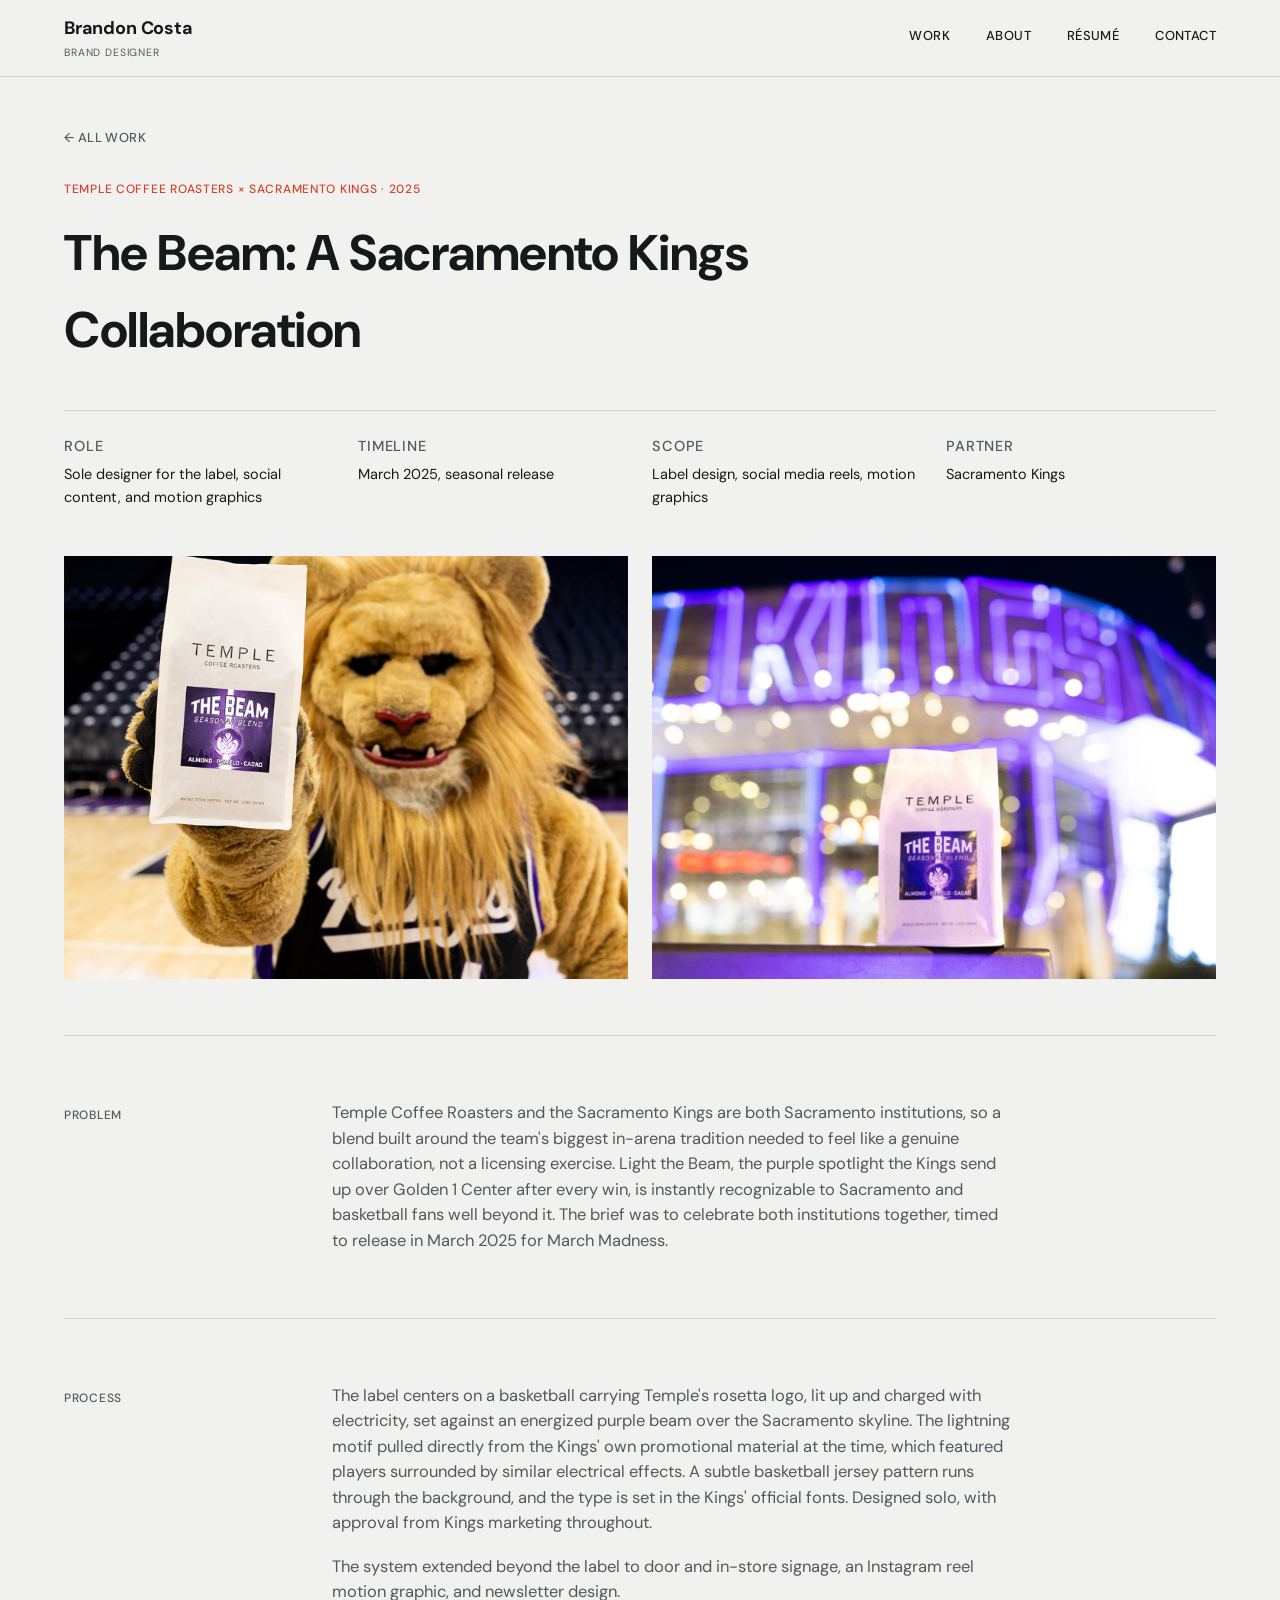
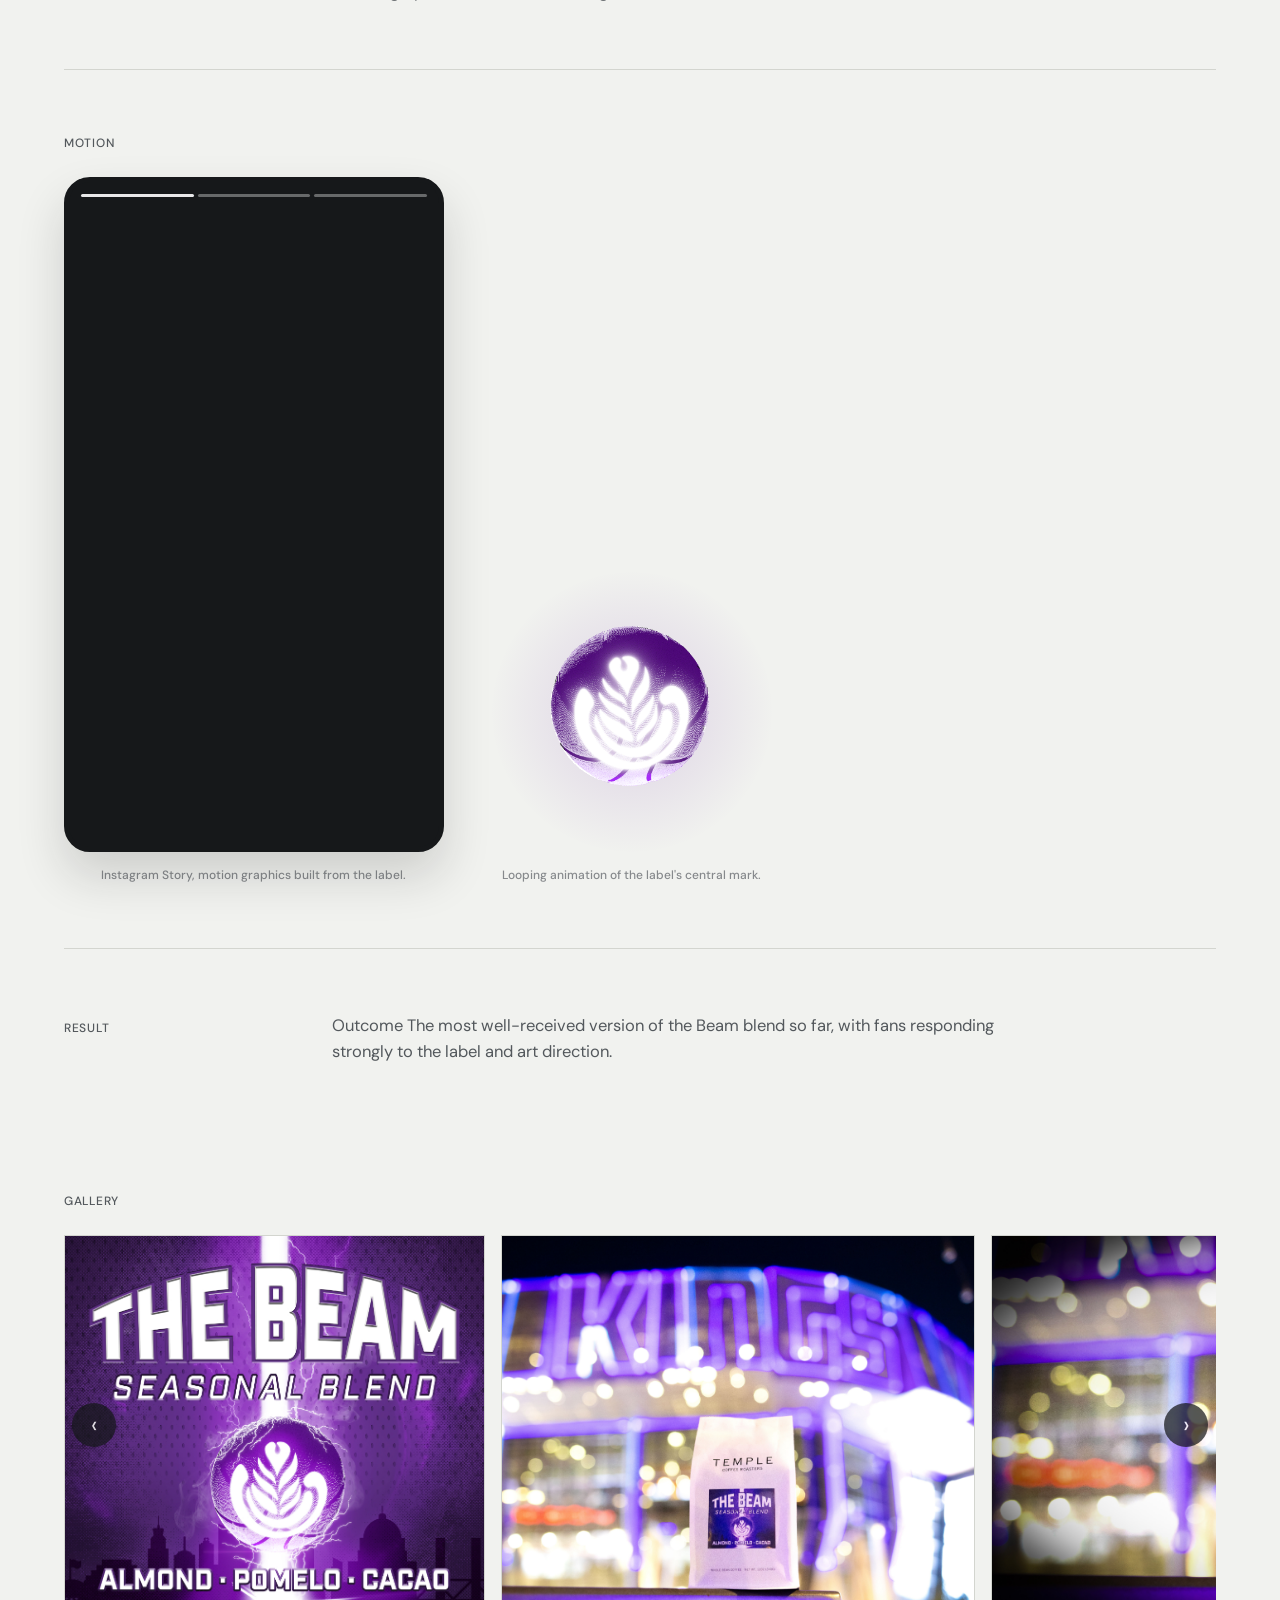
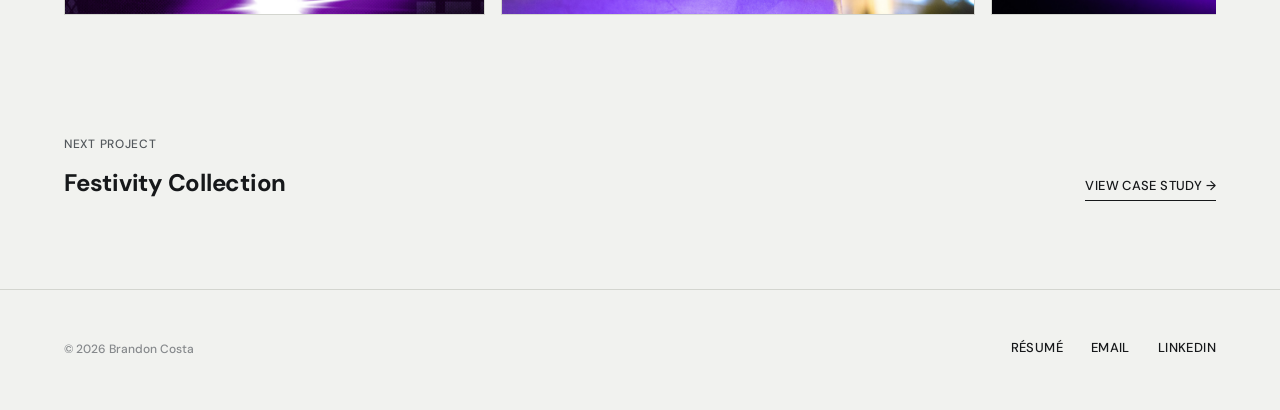
==== projects/beam-blend.html @ a7d32a21 "your message here" ====
<!DOCTYPE html>
<html lang="en">
<head>
<meta charset="UTF-8">
<meta name="viewport" content="width=device-width, initial-scale=1.0">
<title>The Beam | Brandon Costa</title>
<meta name="description" content="Label design, social content, and motion graphics for The Beam, Temple Coffee Roasters' 2025 collaboration blend with the Sacramento Kings.">
<link rel="stylesheet" href="../css/style.css">
</head>
<body>

<header class="site-header">
  <div class="wrap">
    <a href="../index.html" class="brand">
      Brandon Costa
      <span class="brand-sub">Brand Designer</span>
    </a>
    <nav class="nav-links" aria-label="Primary">
      <a href="../index.html#work">Work</a>
      <a href="../index.html#about">About</a>
      <a href="../Brandon_Costa-Resume.pdf" target="_blank" rel="noopener">Résumé</a>
      <a href="mailto:brandoncosta@gmail.com">Contact</a>
    </nav>
    <button class="nav-toggle" aria-label="Toggle menu" aria-expanded="false">
      <span></span><span></span><span></span>
    </button>
  </div>
</header>

<main>

  <section class="cs-hero wrap">
    <a href="../index.html#work" class="cs-back">← All work</a>
    <p class="eyebrow eyebrow--accent">Temple Coffee Roasters × Sacramento Kings · 2025</p>
    <h1>The Beam: A Sacramento Kings Collaboration</h1>

    <div class="cs-meta">
      <div class="cs-meta-item">
        <p class="eyebrow">Role</p>
        <p>Sole designer for the label, social content, and motion graphics</p>
      </div>
      <div class="cs-meta-item">
        <p class="eyebrow">Timeline</p>
        <p>March 2025, seasonal release</p>
      </div>
      <div class="cs-meta-item">
        <p class="eyebrow">Scope</p>
        <p>Label design, social media reels, motion graphics</p>
      </div>
      <div class="cs-meta-item">
        <p class="eyebrow">Partner</p>
        <p>Sacramento Kings</p>
      </div>
    </div>

    <div class="cs-hero-media-split">
      <div class="cs-hero-media">
        <img src="../img/beam/slammyboy.jpg" alt="Sacramento Kings mascot Slamson holding The Beam coffee bag courtside at Golden 1 Center">
      </div>
      <div class="cs-hero-media">
        <img src="../img/beam/BeamBlend-8589.jpg" alt="The Beam coffee bag in front of the illuminated Kings sign at Golden 1 Center">
      </div>
    </div>
  </section>

  <section class="cs-section wrap">
    <div class="cs-section-grid">
      <p class="eyebrow">Problem</p>
      <div class="cs-copy">
        <p>Temple Coffee Roasters and the Sacramento Kings are both Sacramento institutions, so a blend built around the team's biggest in-arena tradition needed to feel like a genuine collaboration, not a licensing exercise. Light the Beam, the purple spotlight the Kings send up over Golden 1 Center after every win, is instantly recognizable to Sacramento and basketball fans well beyond it. The brief was to celebrate both institutions together, timed to release in March 2025 for March Madness.</p>
      </div>
    </div>
  </section>

  <section class="cs-section wrap">
    <div class="cs-section-grid">
      <p class="eyebrow">Process</p>
      <div class="cs-copy">
        <p>The label centers on a basketball carrying Temple's rosetta logo, lit up and charged with electricity, set against an energized purple beam over the Sacramento skyline. The lightning motif pulled directly from the Kings' own promotional material at the time, which featured players surrounded by similar electrical effects. A subtle basketball jersey pattern runs through the background, and the type is set in the Kings' official fonts. Designed solo, with approval from Kings marketing throughout.</p>
        <p>The system extended beyond the label to door and in-store signage, an Instagram reel motion graphic, and newsletter design.</p>
      </div>
    </div>
  </section>

  <section class="cs-section wrap">
    <p class="eyebrow" style="margin-bottom: 24px;">Motion</p>
    <div class="cs-motion-grid">
      <div class="motion-video">
        <div class="motion-frame">
          <div class="motion-frame-bar"><span></span><span></span><span></span></div>
           <video src="../img/beam/BeamStory-web.mp4" autoplay loop playsinline></video>
        </div>
        <p class="media-caption">Instagram Story, motion graphics built from the label.</p>
      </div>
      <div class="motion-gif">
        <div class="motion-orb">
          <img src="../img/beam/beamball.gif" alt="Animated lightning-charged basketball orb from The Beam label">
        </div>
        <p class="media-caption">Looping animation of the label's central mark.</p>
      </div>
    </div>
  </section>

  <section class="cs-section wrap" style="border-bottom: none;">
    <div class="cs-section-grid">
      <p class="eyebrow">Result</p>
      <div class="cs-copy">
        <p>Outcome

The most well-received version of the Beam blend so far, with fans responding strongly to the label and art direction.</p>
      </div>
    </div>
  </section>

  <section class="cs-section wrap" style="border-bottom: none;">
    <p class="eyebrow" style="margin-bottom: 24px;">Gallery</p>
    <div class="gallery-wrap">
      <button class="gallery-prev" aria-label="Scroll gallery left">&lsaquo;</button>
      <button class="gallery-next" aria-label="Scroll gallery right">&rsaquo;</button>
      <div class="gallery-scroll">
        <button class="gallery-item"><img src="../img/beam/beamlabel.jpg" alt="The Beam label artwork, basketball rendered as a lightning-charged orb"></button>
        <button class="gallery-item"><img src="../img/beam/beambag1.jpg" alt="The Beam coffee bag in front of the Kings sign at Golden 1 Center"></button>
        <button class="gallery-item"><img src="../img/beam/BeamBlendedited.jpg" alt="The Beam coffee bag, edited night shot at Golden 1 Center"></button>
        <button class="gallery-item"><img src="../img/beam/beamCoverImage.jpg" alt="The Beam coffee bag against a black background with the beam of light"></button>
        <button class="gallery-item"><img src="../img/beam/BEAM_RetailCard.png" alt="The Beam retail shelf card with flavor notes and price"></button>
        <button class="gallery-item"><img src="../img/beam/BEAM_SampleSign.png" alt="The Beam in-café sample sign with flavor notes"></button>
        <button class="gallery-item"><img src="../img/beam/BEAM_12oz-Biotre.jpg" alt="The Beam 12oz bag label artwork, print file"></button>
        <button class="gallery-item"><img src="../img/beam/THE BEAM.png" alt="The Beam wordmark lockup"></button>
      </div>
    </div>
  </section>

  <div class="wrap">
    <div class="cs-next">
      <div>
        <p class="eyebrow">Next project</p>
        <h3>Festivity Collection</h3>
      </div>
      <a href="festivity.html" class="view-link">View case study →</a>
    </div>
  </div>

</main>

<footer class="site-footer">
  <div class="wrap">
    <span class="footer-note">© 2026 Brandon Costa</span>
    <div class="footer-links">
      <a href="../Brandon_Costa-Resume.pdf" target="_blank" rel="noopener">Résumé</a>
      <a href="mailto:brandoncosta@gmail.com">Email</a>
      <a href="https://www.linkedin.com/in/brandoncosta" target="_blank" rel="noopener">LinkedIn</a>
    </div>
  </div>
</footer>

<script src="../js/main.js"></script>
</body>
</html>
---- css/style.css ----
@import url('https://fonts.googleapis.com/css2?family=DM+Sans:ital,wght@0,400;0,500;0,600;0,700;0,800;1,400&display=swap');

:root {
  --bg: #F1F2EF;
  --bg-panel: #E7E8E3;
  --ink: #16181A;
  --ink-soft: #53585C;
  --ink-faint: #86898C;
  --line: #D3D5CF;
  --accent: #D6402C;
  --white: #FAFAF8;

  --font-display: 'DM Sans', 'Helvetica Neue', Arial, sans-serif;
  --font-body: 'DM Sans', 'Helvetica Neue', Arial, sans-serif;
  --font-mono: 'DM Sans', 'Helvetica Neue', Arial, sans-serif;

  --gutter: clamp(16px, 2.5vw, 28px);
}

* { margin: 0; padding: 0; box-sizing: border-box; }

html { scroll-behavior: smooth; }

@media (prefers-reduced-motion: reduce) {
  html { scroll-behavior: auto; }
  * { animation-duration: 0.01ms !important; transition-duration: 0.01ms !important; }
}

body {
  background: var(--bg);
  color: var(--ink);
  font-family: var(--font-body);
  font-size: 16px;
  line-height: 1.55;
  -webkit-font-smoothing: antialiased;
}

a {
  color: inherit;
  text-decoration: none;
}

img { max-width: 100%; display: block; }

.wrap {
  width: 90vw;
  margin: 0 auto;
}

.eyebrow {
  font-family: var(--font-mono);
  font-weight: 500;
  font-size: 12px;
  letter-spacing: 0.06em;
  text-transform: uppercase;
  color: var(--ink-soft);
}

.eyebrow--accent {
  color: var(--accent);
}

h1, h2, h3, h4 {
  font-family: var(--font-display);
  font-weight: 700;
  letter-spacing: -0.01em;
  color: var(--ink);
}

.site-header {
  position: sticky;
  top: 0;
  z-index: 50;
  background: rgba(241, 242, 239, 0.92);
  backdrop-filter: blur(6px);
  border-bottom: 1px solid var(--line);
}

.site-header .wrap {
  display: flex;
  align-items: center;
  justify-content: space-between;
  height: 76px;
}

.brand {
  font-family: var(--font-display);
  font-weight: 700;
  font-size: 18px;
  letter-spacing: -0.01em;
}

.brand .brand-sub {
  display: block;
  font-family: var(--font-mono);
  font-weight: 400;
  font-size: 10.5px;
  letter-spacing: 0.08em;
  color: var(--ink-soft);
  text-transform: uppercase;
  margin-top: 2px;
}

.nav-links {
  display: flex;
  gap: 36px;
  font-family: var(--font-mono);
  font-weight: 500;
  font-size: 13px;
  letter-spacing: 0.03em;
  text-transform: uppercase;
}

.nav-links a {
  position: relative;
  padding-bottom: 3px;
}

.nav-links a::after {
  content: '';
  position: absolute;
  left: 0; bottom: 0;
  width: 0%;
  height: 1px;
  background: var(--accent);
  transition: width 0.25s ease;
}

.nav-links a:hover::after,
.nav-links a:focus-visible::after {
  width: 100%;
}

.nav-toggle {
  display: none;
  background: none;
  border: none;
  cursor: pointer;
  padding: 8px;
}

.nav-toggle span {
  display: block;
  width: 22px;
  height: 2px;
  background: var(--ink);
  margin: 5px 0;
  transition: transform 0.2s ease, opacity 0.2s ease;
}

.hero {
  padding: clamp(56px, 10vw, 120px) 0 clamp(48px, 8vw, 96px);
  border-bottom: 1px solid var(--line);
}

.hero h1 {
  font-size: clamp(34px, 5.2vw, 64px);
  line-height: 1.05;
  max-width: 18ch;
}

.hero h1 .accent-word {
  color: var(--accent);
}

.hero p {
  margin-top: 24px;
  max-width: 46ch;
  font-size: clamp(16px, 1.6vw, 19px);
  color: var(--ink-soft);
}


.section-label {
  display: flex;
  align-items: baseline;
  justify-content: space-between;
  padding: 48px 0 24px;
}

.work-list {
  display: grid;
  grid-template-columns: repeat(2, 1fr);
  gap: clamp(16px, 2.2vw, 32px);
  padding-bottom: 96px;
}

.work-item {
  display: block;
}

.work-media {
  aspect-ratio: 3 / 2;
  background: var(--bg-panel);
  border: 1px solid var(--line);
  overflow: hidden;
  display: flex;
  align-items: center;
  justify-content: center;
}

.work-media img {
  width: 100%;
  height: 100%;
  object-fit: cover;
  transition: transform 0.4s ease, opacity 0.25s ease;
}

.work-item:hover .work-media img,
.work-item:focus-visible .work-media img {
  transform: scale(1.03);
  opacity: 0.9;
}

.work-caption {
  display: flex;
  justify-content: space-between;
  align-items: baseline;
  flex-wrap: wrap;
  gap: 6px 20px;
  margin-top: 16px;
}

.work-tags {
  font-family: var(--font-mono);
  font-weight: 500;
  font-size: 11.5px;
  letter-spacing: 0.05em;
  text-transform: uppercase;
  color: var(--ink-soft);
}

.work-caption h3 {
  font-size: clamp(17px, 1.6vw, 21px);
  position: relative;
  display: inline-block;
}

.work-caption h3::after {
  content: '';
  position: absolute;
  left: 0; bottom: -3px;
  width: 0%;
  height: 1px;
  background: var(--accent);
  transition: width 0.25s ease;
}

.work-item:hover .work-caption h3::after,
.work-item:focus-visible .work-caption h3::after {
  width: 100%;
}

.placeholder-tag {
  font-family: var(--font-mono);
  font-weight: 500;
  font-size: 11px;
  color: var(--ink-faint);
  text-transform: uppercase;
  letter-spacing: 0.05em;
  text-align: center;
  padding: 12px;
}

.view-link {
  font-family: var(--font-mono);
  font-weight: 500;
  font-size: 13px;
  letter-spacing: 0.03em;
  text-transform: uppercase;
  display: inline-flex;
  align-items: center;
  gap: 8px;
  border-bottom: 1px solid var(--ink);
  padding-bottom: 4px;
  transition: gap 0.2s ease, border-color 0.2s ease;
}

.view-link:hover, .view-link:focus-visible {
  gap: 14px;
  border-color: var(--accent);
}



.site-footer {
  border-top: 1px solid var(--line);
  padding: 48px 0;
}

.site-footer .wrap {
  display: flex;
  flex-wrap: wrap;
  justify-content: space-between;
  align-items: center;
  gap: 24px;
}

.footer-links {
  display: flex;
  gap: 28px;
  font-family: var(--font-mono);
  font-weight: 500;
  font-size: 13px;
  text-transform: uppercase;
  letter-spacing: 0.03em;
}

.footer-links a {
  border-bottom: 1px solid transparent;
  padding-bottom: 3px;
  transition: border-color 0.2s ease;
}

.footer-links a:hover, .footer-links a:focus-visible {
  border-color: var(--accent);
}

.footer-note {
  font-family: var(--font-mono);
  font-weight: 500;
  font-size: 12px;
  color: var(--ink-faint);
}

.cs-hero {
  padding: 48px 0 56px;
  border-bottom: 1px solid var(--line);
}

.cs-back {
  font-family: var(--font-mono);
  font-weight: 500;
  font-size: 13px;
  text-transform: uppercase;
  letter-spacing: 0.03em;
  display: inline-flex;
  align-items: center;
  gap: 8px;
  color: var(--ink-soft);
  margin-bottom: 32px;
}

.cs-back:hover { color: var(--accent); }

.cs-hero h1 {
  font-size: clamp(30px, 4.6vw, 50px);
  max-width: 22ch;
  margin: 16px 0 24px;
}

.cs-meta {
  display: grid;
  grid-template-columns: repeat(4, 1fr);
  gap: 24px;
  margin-top: 40px;
  padding-top: 24px;
  border-top: 1px solid var(--line);
}

.cs-meta-item .eyebrow { margin-bottom: 6px; }

.cs-meta-item p {
  font-size: 14.5px;
}

.cs-hero-media {
  aspect-ratio: 16 / 9;
  margin-top: 48px;
  display: flex;
  align-items: center;
  justify-content: center;
  overflow: hidden;
}

.cs-hero-media img {
  width: 100%;
  height: 100%;
  object-fit: cover;
}

.cs-hero-media-split {
  display: grid;
  grid-template-columns: repeat(2, 1fr);
  gap: 24px;
  margin-top: 48px;
}

.cs-hero-media-split .cs-hero-media {
  margin-top: 0;
  aspect-ratio: 4 / 3;
}

.cs-section {
  padding: 64px 0;
  border-bottom: 1px solid var(--line);
}

.cs-section-grid {
  display: grid;
  grid-template-columns: 220px 1fr;
  gap: 48px;
}

.cs-section-grid .eyebrow {
  padding-top: 6px;
}

.cs-section-grid .cs-copy p {
  max-width: 62ch;
  color: var(--ink-soft);
  margin-bottom: 18px;
  font-size: 16.5px;
}

.cs-section-grid .cs-copy p:last-child { margin-bottom: 0; }

.cs-copy h3 {
  font-size: 15px;
  text-transform: uppercase;
  letter-spacing: 0.03em;
  font-family: var(--font-mono);
  font-weight: 500;
  color: var(--ink);
  margin: 28px 0 10px;
}

.cs-media-row {
  display: grid;
  grid-template-columns: repeat(2, 1fr);
  gap: 24px;
  margin-top: 32px;
}

.cs-media-row.single { grid-template-columns: 1fr; }

.cs-media-row .cs-media {
  aspect-ratio: 4 / 3;
  background: var(--bg-panel);
  border: 1px solid var(--line);
  display: flex;
  align-items: center;
  justify-content: center;
}

.cs-media-row.wide .cs-media { aspect-ratio: 16/9; }

.media-caption {
  font-family: var(--font-mono);
  font-weight: 500;
  font-size: 12px;
  color: var(--ink-faint);
  margin-top: 10px;
}

.cs-timeline {
  display: grid;
  grid-template-columns: repeat(3, 1fr);
  gap: 32px;
  margin-top: 8px;
}

.timeline-year {
  border-top: 2px solid var(--ink);
  padding-top: 16px;
}

.timeline-year .eyebrow--accent { margin-bottom: 10px; }

.timeline-year .cs-media {
  aspect-ratio: 4/5;
  margin-bottom: 14px;
}

.cs-timeline--square .timeline-year .cs-media { aspect-ratio: 1/1; }

.timeline-year p {
  font-size: 14.5px;
  color: var(--ink-soft);
}

.timeline-extra {
  display: flex;
  gap: 8px;
  margin-top: 12px;
}

.timeline-extra .cs-media {
  aspect-ratio: 1/1;
  flex: 1;
  margin-bottom: 0;
}

.timeline-extra-label {
  font-family: var(--font-mono);
  font-weight: 500;
  font-size: 10.5px;
  color: var(--ink-faint);
  text-transform: uppercase;
  letter-spacing: 0.04em;
  margin-top: 8px;
}

.cs-next {
  padding: 56px 0 88px;
  display: flex;
  justify-content: space-between;
  align-items: flex-end;
  gap: 24px;
}

.cs-next .eyebrow { margin-bottom: 10px; }

.cs-next h3 { font-size: 24px; }

.scope-list {
  list-style: none;
  margin-top: 8px;
}

.scope-list li {
  display: grid;
  grid-template-columns: 160px 1fr;
  gap: 20px;
  padding: 16px 0;
  border-top: 1px solid var(--line);
  font-size: 15px;
  color: var(--ink-soft);
}

.scope-list li:last-child {
  border-bottom: 1px solid var(--line);
}

.scope-list li span.scope-label {
  font-family: var(--font-mono);
  font-weight: 500;
  font-size: 11.5px;
  letter-spacing: 0.03em;
  text-transform: uppercase;
  color: var(--ink);
}

.gallery-wrap {
  position: relative;
  margin-top: 8px;
}

.gallery-scroll {
  display: flex;
  gap: 16px;
  overflow-x: auto;
  scroll-behavior: smooth;
  scroll-snap-type: x proximity;
  -webkit-overflow-scrolling: touch;
  scrollbar-width: none;
  -ms-overflow-style: none;
}

.gallery-scroll::-webkit-scrollbar { display: none; }

.gallery-prev,
.gallery-next {
  position: absolute;
  top: 50%;
  transform: translateY(-50%);
  width: 44px;
  height: 44px;
  display: flex;
  align-items: center;
  justify-content: center;
  border: none;
  border-radius: 50%;
  background: rgba(22, 24, 26, 0.85);
  color: var(--white);
  font-family: var(--font-mono);
  font-size: 24px;
  cursor: pointer;
  opacity: 0.85;
  z-index: 5;
  transition: opacity 0.2s ease, background 0.2s ease;
}

.gallery-prev:hover,
.gallery-next:hover { opacity: 1; background: var(--ink); }

.gallery-prev { left: 8px; }
.gallery-next { right: 8px; }

.gallery-wrap.no-overflow .gallery-prev,
.gallery-wrap.no-overflow .gallery-next { display: none; }

.gallery-item {
  flex: 0 0 auto;
  height: 380px;
  border: 1px solid var(--line);
  background: var(--bg-panel);
  padding: 0;
  cursor: zoom-in;
  scroll-snap-align: start;
}

.gallery-item img { height: 100%; width: auto; display: block; }

.gallery-item:focus-visible { outline: 2px solid var(--accent); outline-offset: 2px; }

.lightbox {
  position: fixed;
  inset: 0;
  z-index: 200;
  display: none;
  background: rgba(22, 24, 26, 0.95);
}

.lightbox.open { display: block; }

.lightbox-scroll {
  height: 100%;
  display: flex;
  align-items: center;
  gap: 40px;
  overflow-x: auto;
  scroll-behavior: smooth;
  scroll-snap-type: x mandatory;
  padding: 0 8vw;
  -webkit-overflow-scrolling: touch;
  scrollbar-width: none;
  -ms-overflow-style: none;
}

.lightbox-scroll::-webkit-scrollbar { display: none; }

.lightbox-scroll img {
  flex: 0 0 auto;
  max-height: 82vh;
  max-width: 84vw;
  width: auto;
  height: auto;
  scroll-snap-align: center;
}

.lightbox-close,
.lightbox-prev,
.lightbox-next {
  position: fixed;
  border: none;
  background: transparent;
  color: var(--white);
  font-family: var(--font-mono);
  cursor: pointer;
  line-height: 1;
}

.lightbox-close {
  top: 20px;
  right: 24px;
  font-size: 32px;
  font-weight: 300;
}

.lightbox-prev,
.lightbox-next {
  top: 50%;
  transform: translateY(-50%);
  width: 48px;
  height: 48px;
  display: flex;
  align-items: center;
  justify-content: center;
  font-size: 26px;
  font-weight: 400;
  background: rgba(22, 24, 26, 0.85);
  border-radius: 50%;
  opacity: 0.85;
}

.lightbox-prev:hover,
.lightbox-next:hover { opacity: 1; background: var(--ink); }

.lightbox-close:hover { opacity: 1; }

.lightbox-prev { left: 12px; }
.lightbox-next { right: 12px; }

.lightbox-counter {
  position: fixed;
  bottom: 20px;
  left: 50%;
  transform: translateX(-50%);
  font-family: var(--font-mono);
  font-weight: 500;
  font-size: 12px;
  letter-spacing: 0.04em;
  color: var(--ink-faint);
}

.cs-motion-grid {
  display: flex;
  align-items: stretch;
  flex-wrap: wrap;
  gap: 48px;
  margin-top: 8px;
}

.motion-video,
.motion-gif {
  display: flex;
  flex-direction: column;
  justify-content: flex-end;
}

.motion-frame {
  position: relative;
  height: 75vh;
  aspect-ratio: 9 / 16;
  border-radius: 26px;
  overflow: hidden;
  background: var(--ink);
  border: 5px solid var(--ink);
  box-shadow: 0 24px 48px rgba(22, 24, 26, 0.16);
}

.motion-frame video {
  width: 100%;
  height: 100%;
  object-fit: cover;
  display: block;
}

.motion-frame-bar {
  position: absolute;
  top: 12px;
  left: 12px;
  right: 12px;
  z-index: 2;
  display: flex;
  gap: 4px;
}

.motion-frame-bar span {
  flex: 1;
  height: 3px;
  border-radius: 2px;
  background: rgba(255, 255, 255, 0.35);
}

.motion-frame-bar span:first-child { background: rgba(255, 255, 255, 0.9); }

.motion-sound {
  position: absolute;
  bottom: 14px;
  left: 14px;
  z-index: 2;
  border: none;
  border-radius: 20px;
  padding: 6px 14px;
  background: rgba(22, 24, 26, 0.6);
  color: var(--white);
  font-family: var(--font-mono);
  font-weight: 500;
  font-size: 10.5px;
  letter-spacing: 0.05em;
  text-transform: uppercase;
  cursor: pointer;
}

.motion-orb {
  width: 280px;
  height: 280px;
  border-radius: 50%;
  display: flex;
  align-items: center;
  justify-content: center;
  background: radial-gradient(circle, rgba(107, 33, 168, 0.16), transparent 72%);
}

.motion-orb img {
  width: 82%;
  height: 82%;
  object-fit: contain;
}

.motion-video .media-caption,
.motion-gif .media-caption { text-align: center; margin-top: 14px; }

@media (max-width: 860px) {
  .nav-links { display: none; }
  .nav-toggle { display: block; }

  .nav-links.open {
    display: flex;
    flex-direction: column;
    position: absolute;
    top: 76px;
    left: 0; right: 0;
    background: var(--bg);
    border-bottom: 1px solid var(--line);
    padding: 24px var(--gutter) 32px;
    gap: 20px;
  }

  .work-list { grid-template-columns: 1fr; gap: 40px; }

  .cs-meta { grid-template-columns: repeat(2, 1fr); }

  .cs-section-grid { grid-template-columns: 1fr; gap: 20px; }

  .cs-media-row { grid-template-columns: 1fr; }

  .cs-hero-media-split { grid-template-columns: 1fr; }

  .cs-timeline { grid-template-columns: 1fr; gap: 40px; }

  .cs-next { flex-direction: column; align-items: flex-start; }

  .scope-list li { grid-template-columns: 1fr; gap: 4px; }

  .gallery-item { height: 220px; }

  .lightbox-scroll { padding: 0 6vw; gap: 20px; }

  .lightbox-prev, .lightbox-next { width: 38px; height: 38px; font-size: 20px; }

  .gallery-prev, .gallery-next { width: 36px; height: 36px; font-size: 18px; }

  .cs-motion-grid { flex-direction: column; align-items: center; }
}
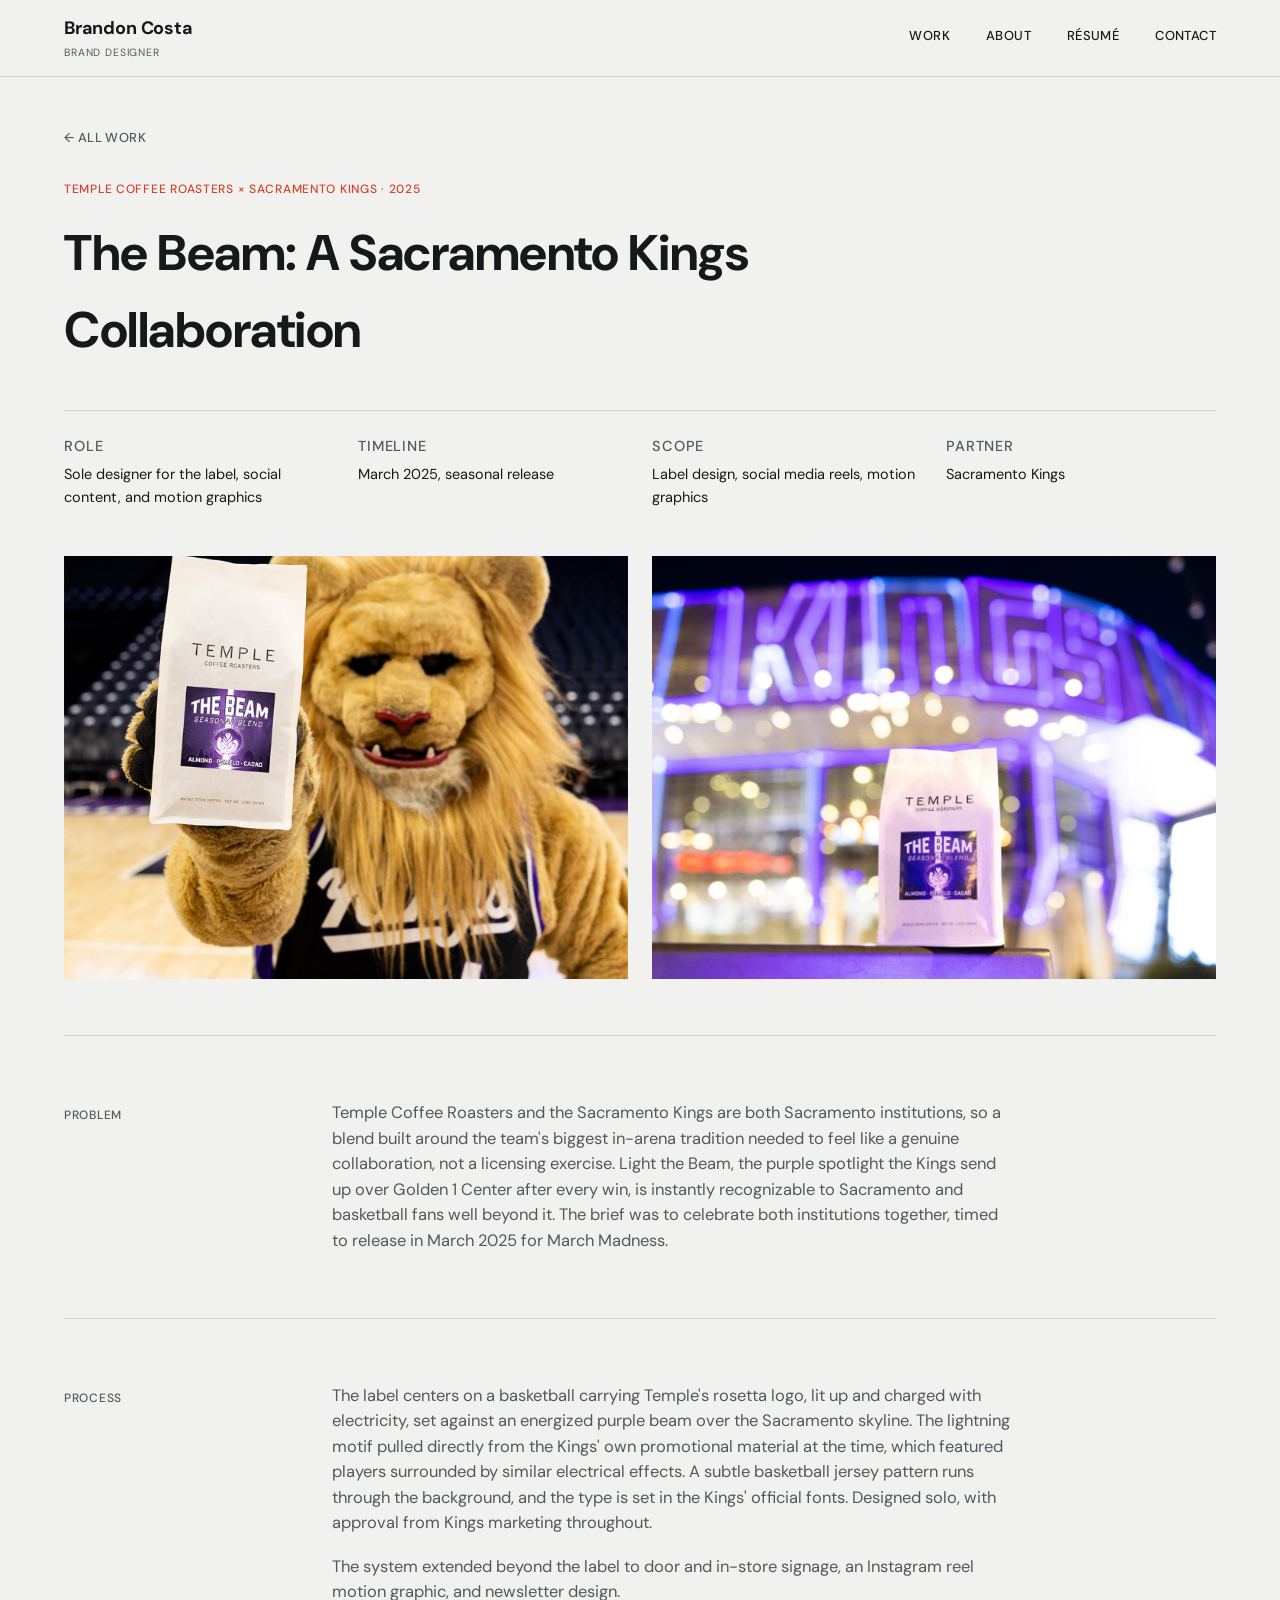
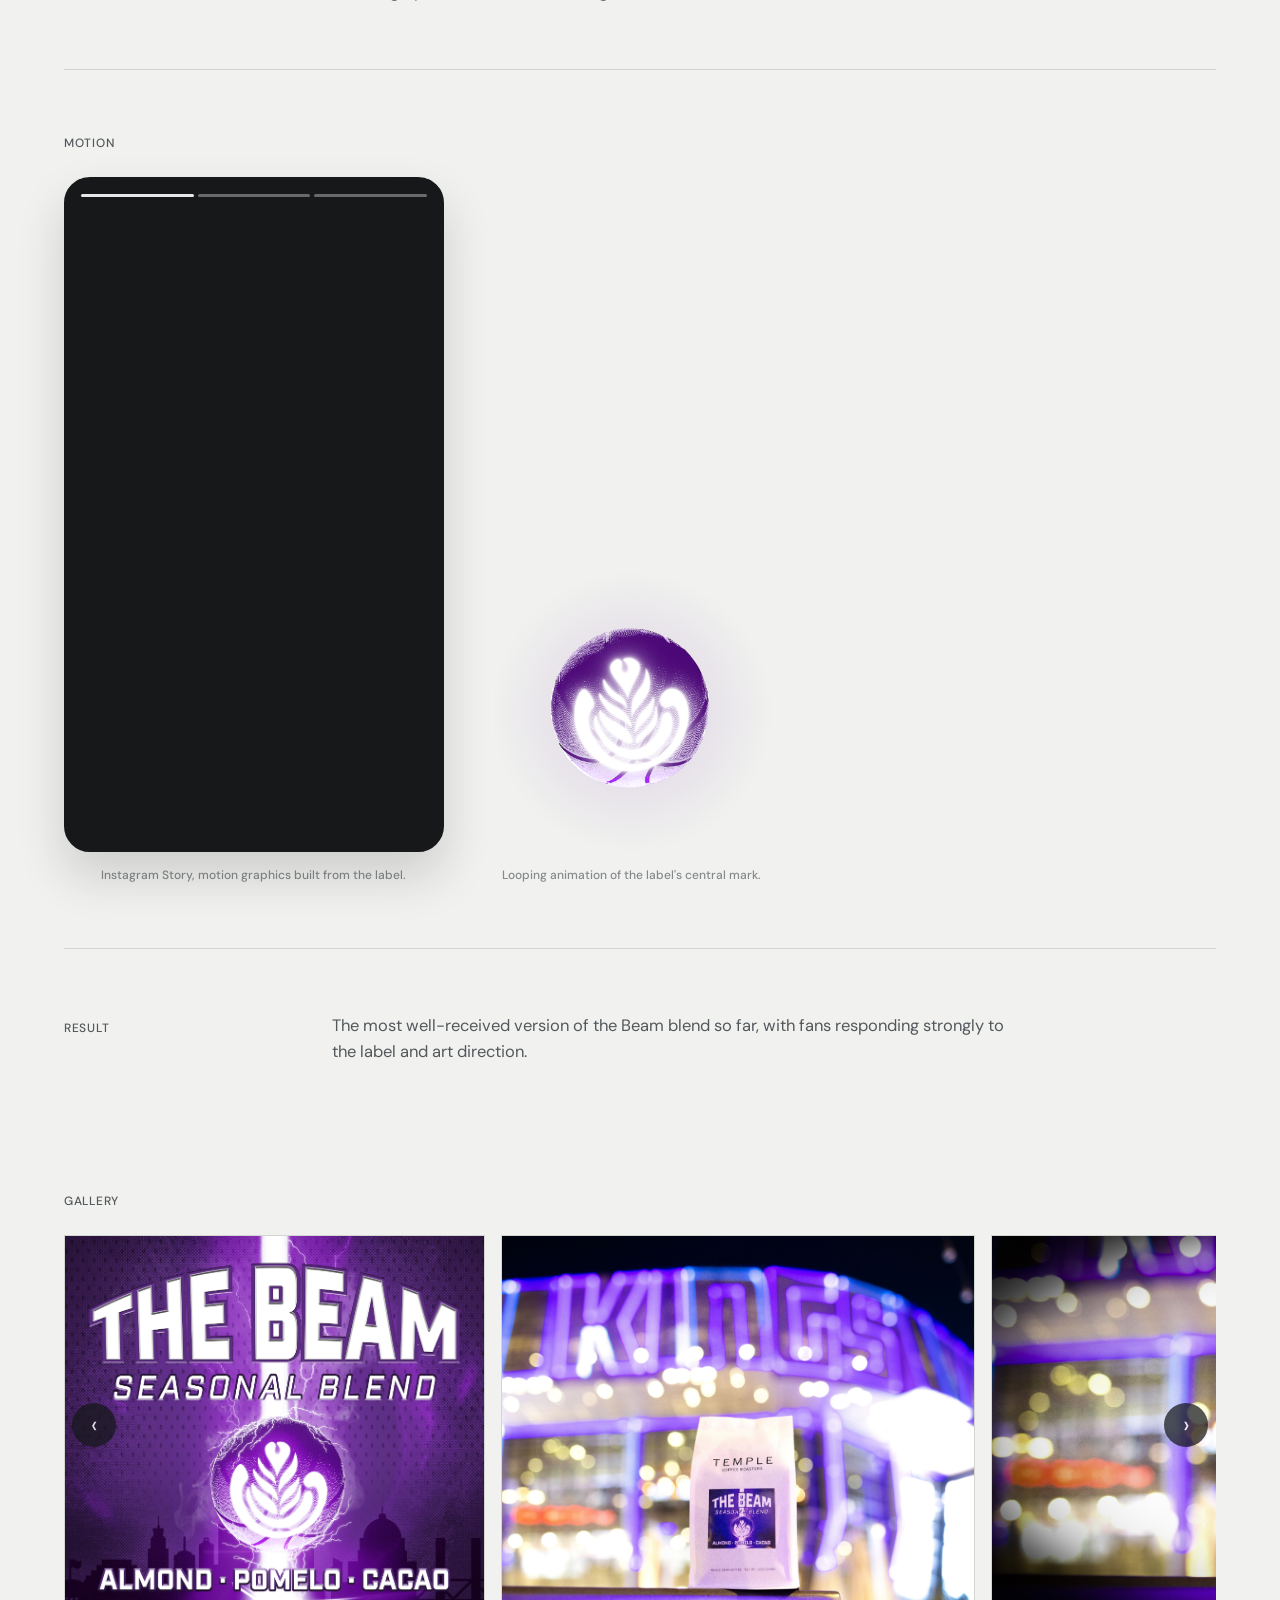
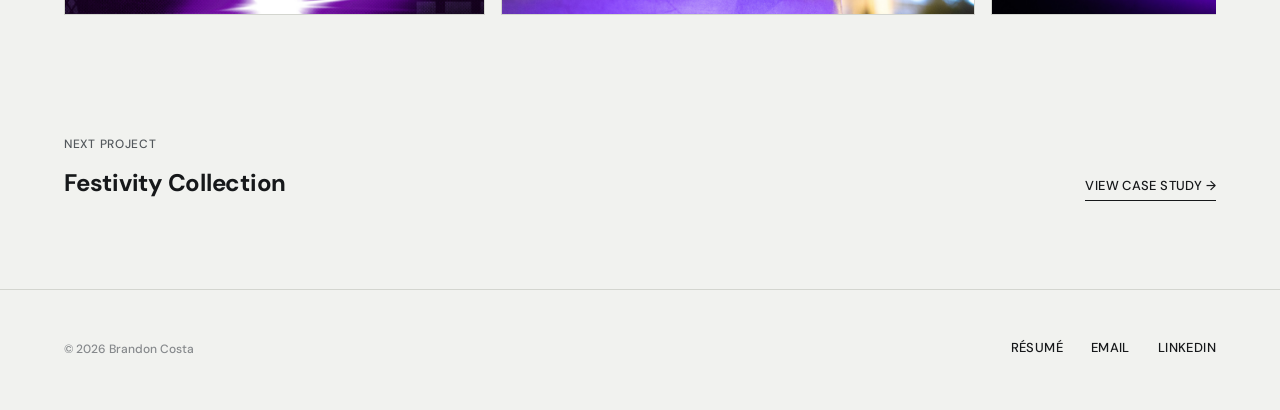
==== commit 36735178: "updates" ====
--- a/projects/beam-blend.html
+++ b/projects/beam-blend.html
@@ -105,9 +105,7 @@
     <div class="cs-section-grid">
       <p class="eyebrow">Result</p>
       <div class="cs-copy">
-        <p>Outcome
-
-The most well-received version of the Beam blend so far, with fans responding strongly to the label and art direction.</p>
+        <p>The most well-received version of the Beam blend so far, with fans responding strongly to the label and art direction.</p>
       </div>
     </div>
   </section>
--- a/css/style.css
+++ b/css/style.css
@@ -423,6 +423,15 @@
   font-weight: 500;
   color: var(--ink);
   margin: 28px 0 10px;
+}
+
+.cs-media { overflow: hidden; }
+
+.cs-media img {
+  width: 100%;
+  height: 100%;
+  object-fit: cover;
+  display: block;
 }
 
 .cs-media-row {
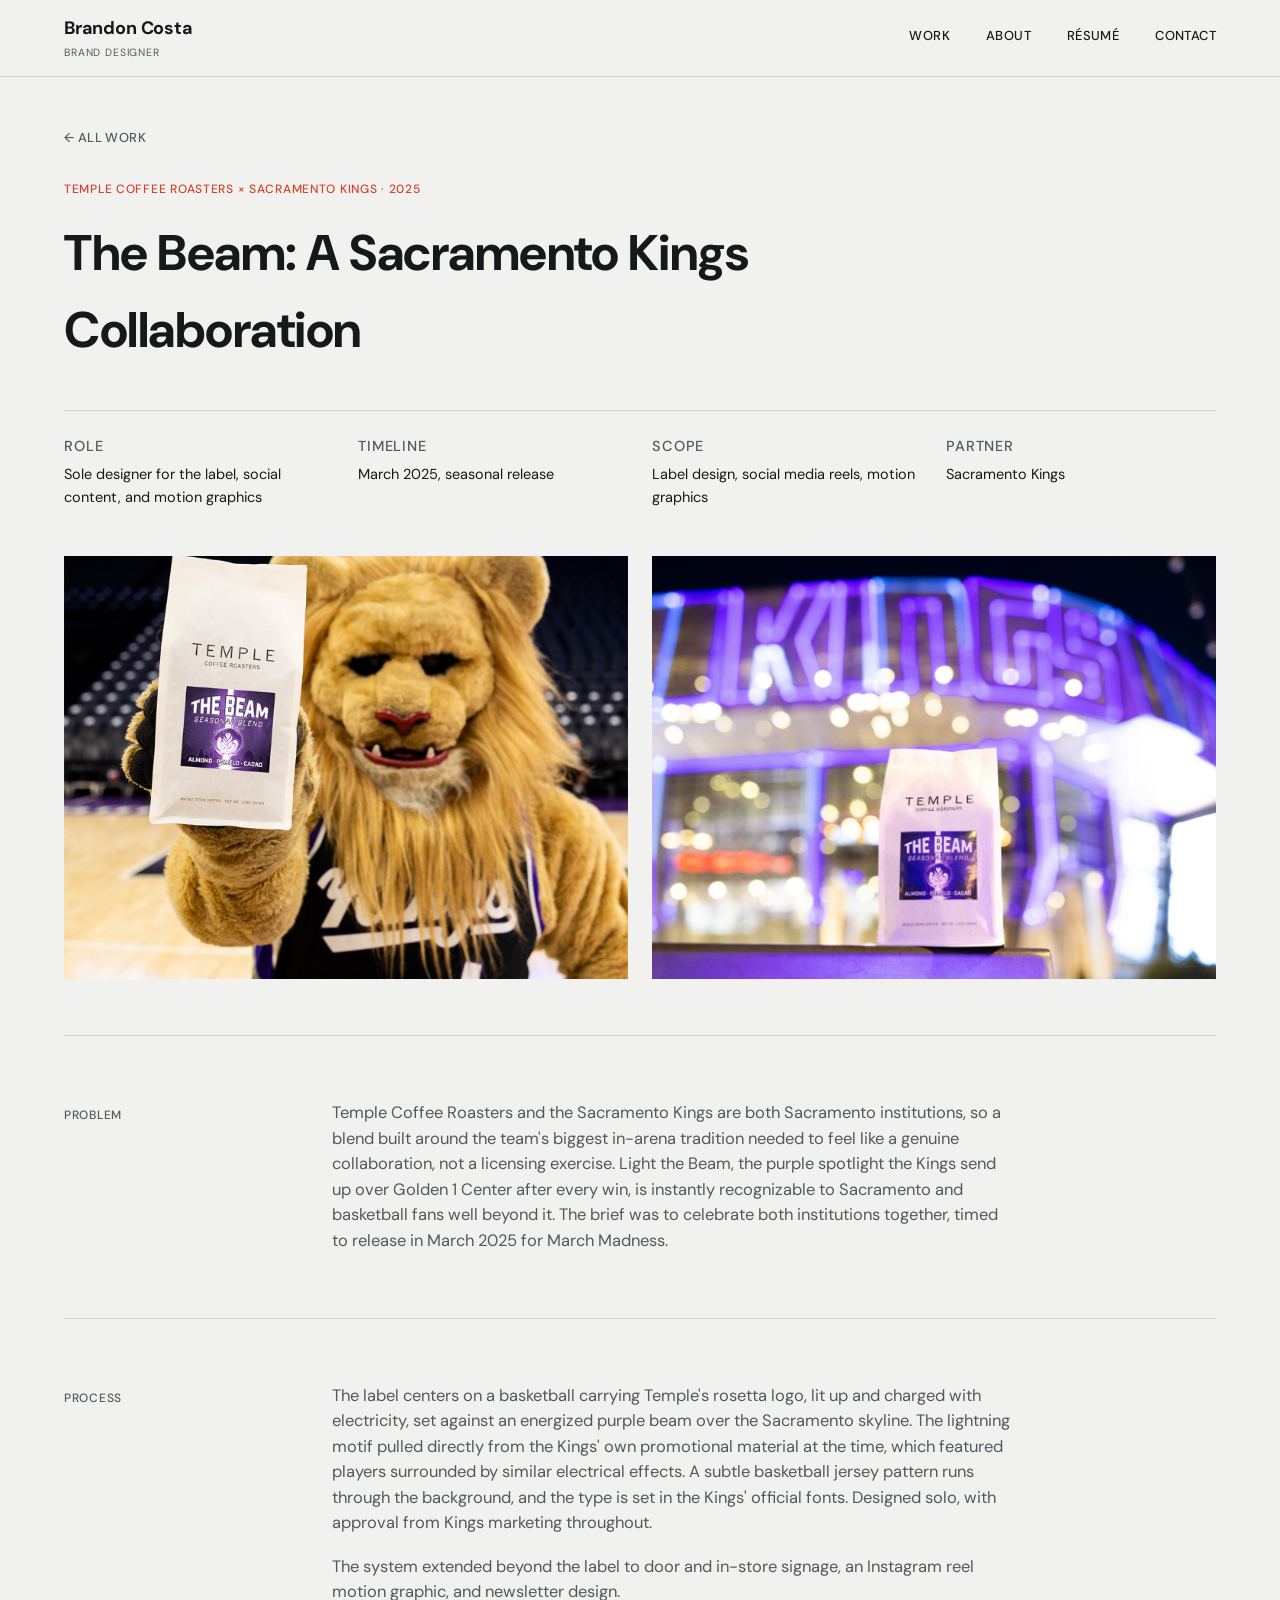
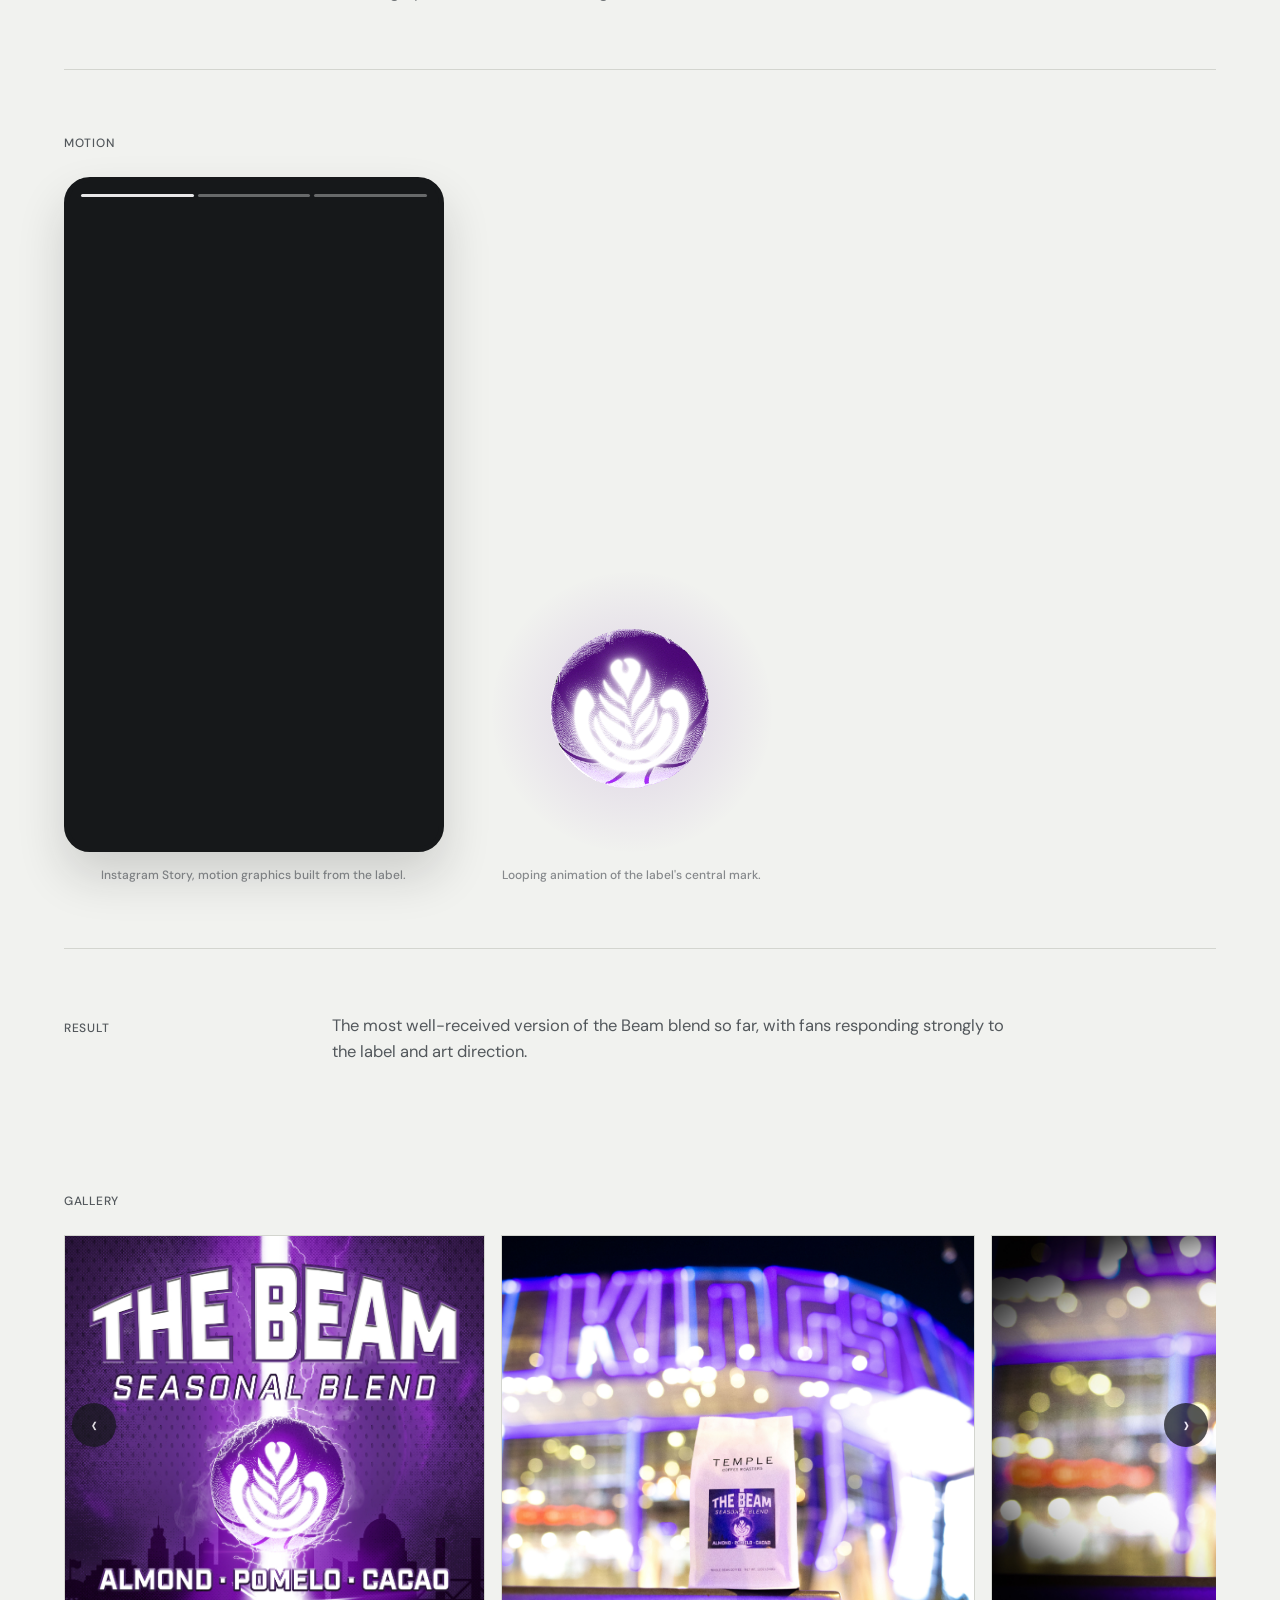
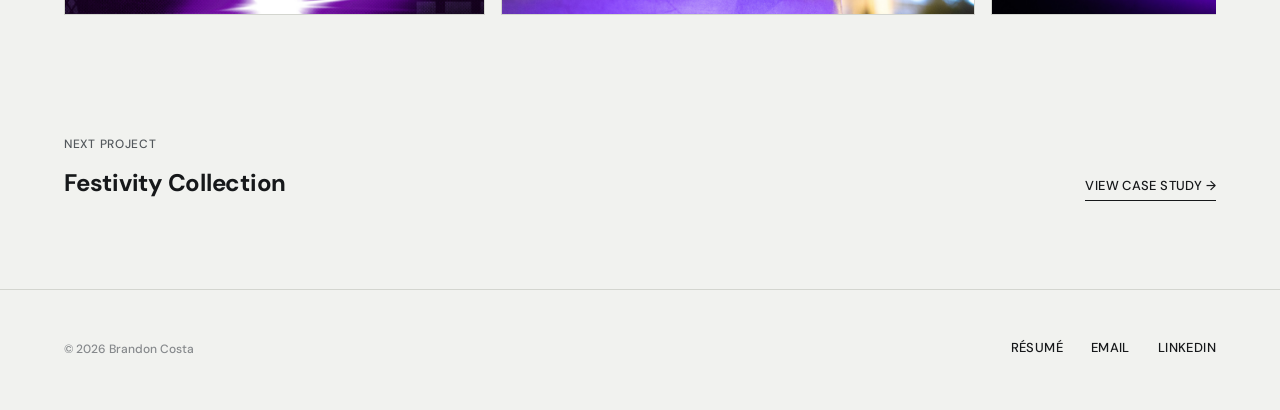
==== commit 3202f02f: "removed beam wordmark" ====
--- a/projects/beam-blend.html
+++ b/projects/beam-blend.html
@@ -123,7 +123,6 @@
         <button class="gallery-item"><img src="../img/beam/BEAM_RetailCard.png" alt="The Beam retail shelf card with flavor notes and price"></button>
         <button class="gallery-item"><img src="../img/beam/BEAM_SampleSign.png" alt="The Beam in-café sample sign with flavor notes"></button>
         <button class="gallery-item"><img src="../img/beam/BEAM_12oz-Biotre.jpg" alt="The Beam 12oz bag label artwork, print file"></button>
-        <button class="gallery-item"><img src="../img/beam/THE BEAM.png" alt="The Beam wordmark lockup"></button>
       </div>
     </div>
   </section>
--- a/css/style.css
+++ b/css/style.css
@@ -426,6 +426,10 @@
 }
 
 .cs-media { overflow: hidden; }
+
+.cs-timeline--2col {
+  grid-template-columns: repeat(2, 1fr);
+}
 
 .cs-media img {
   width: 100%;
